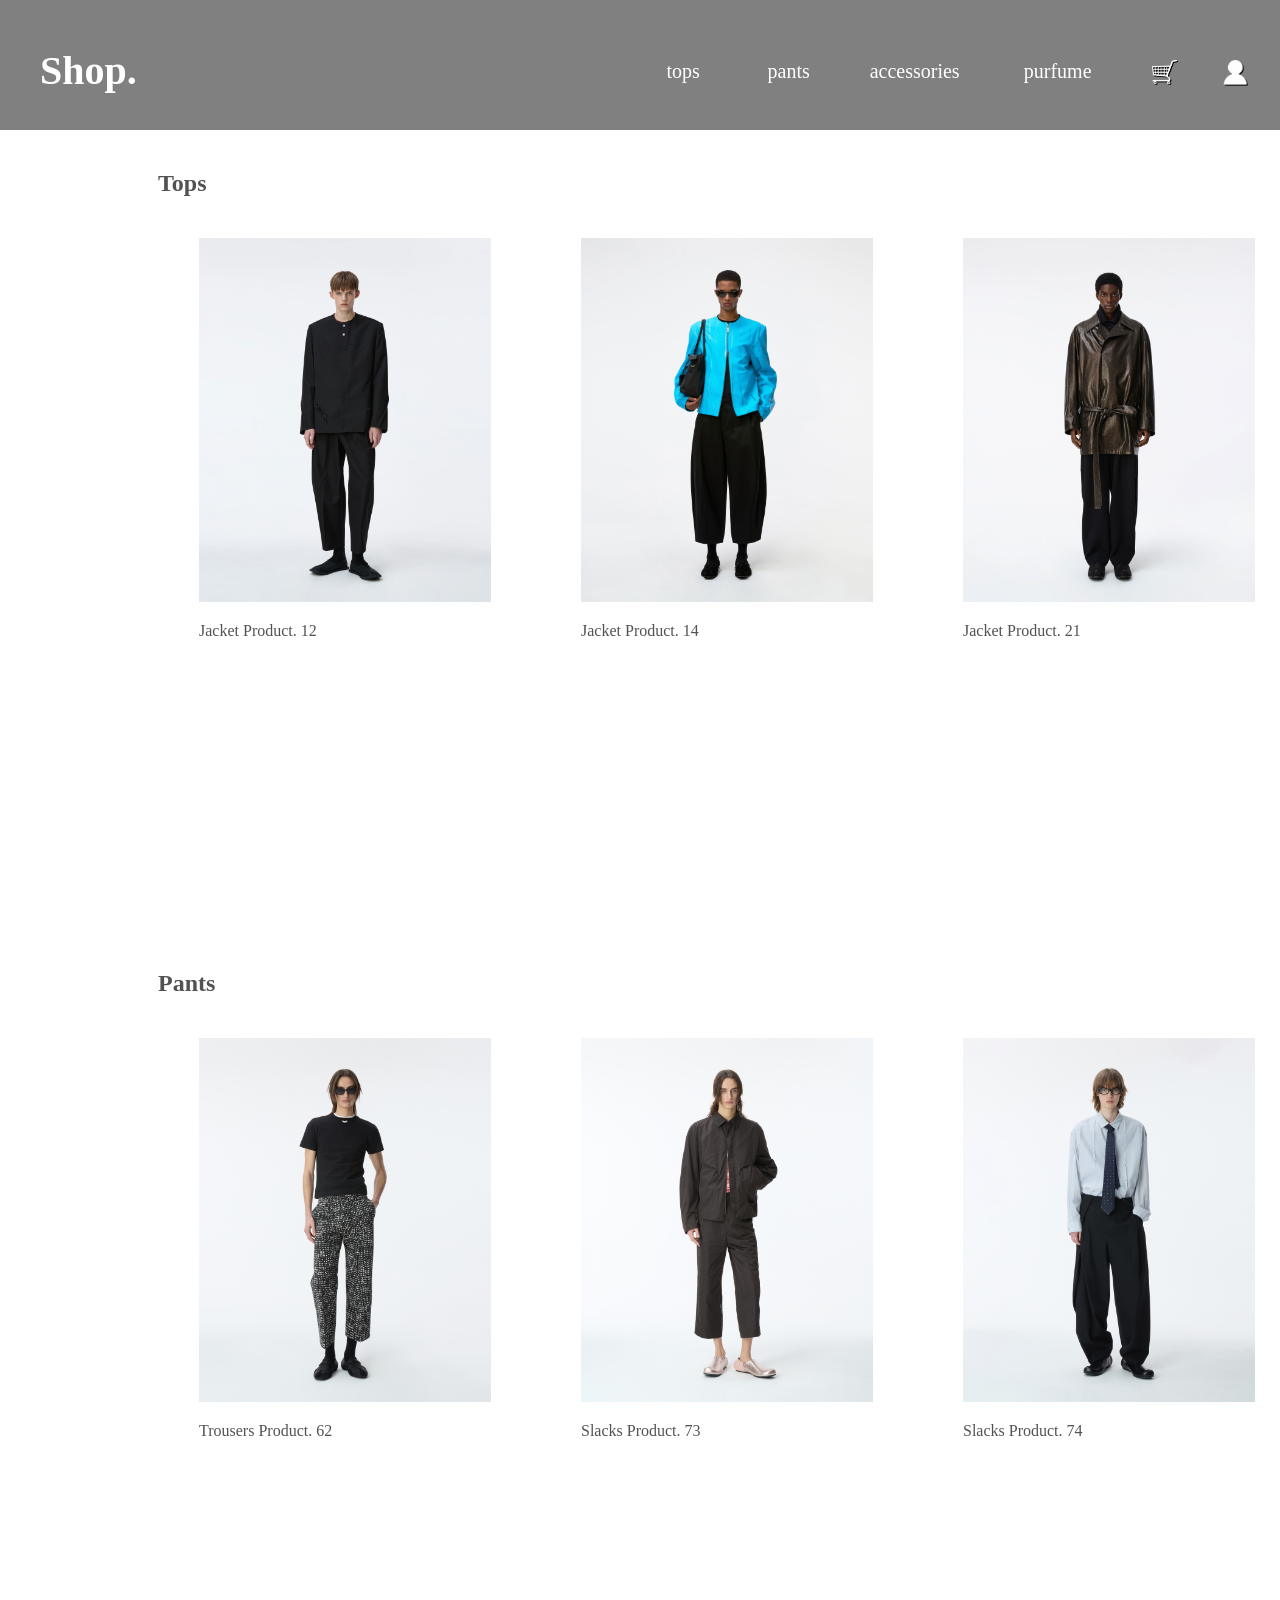
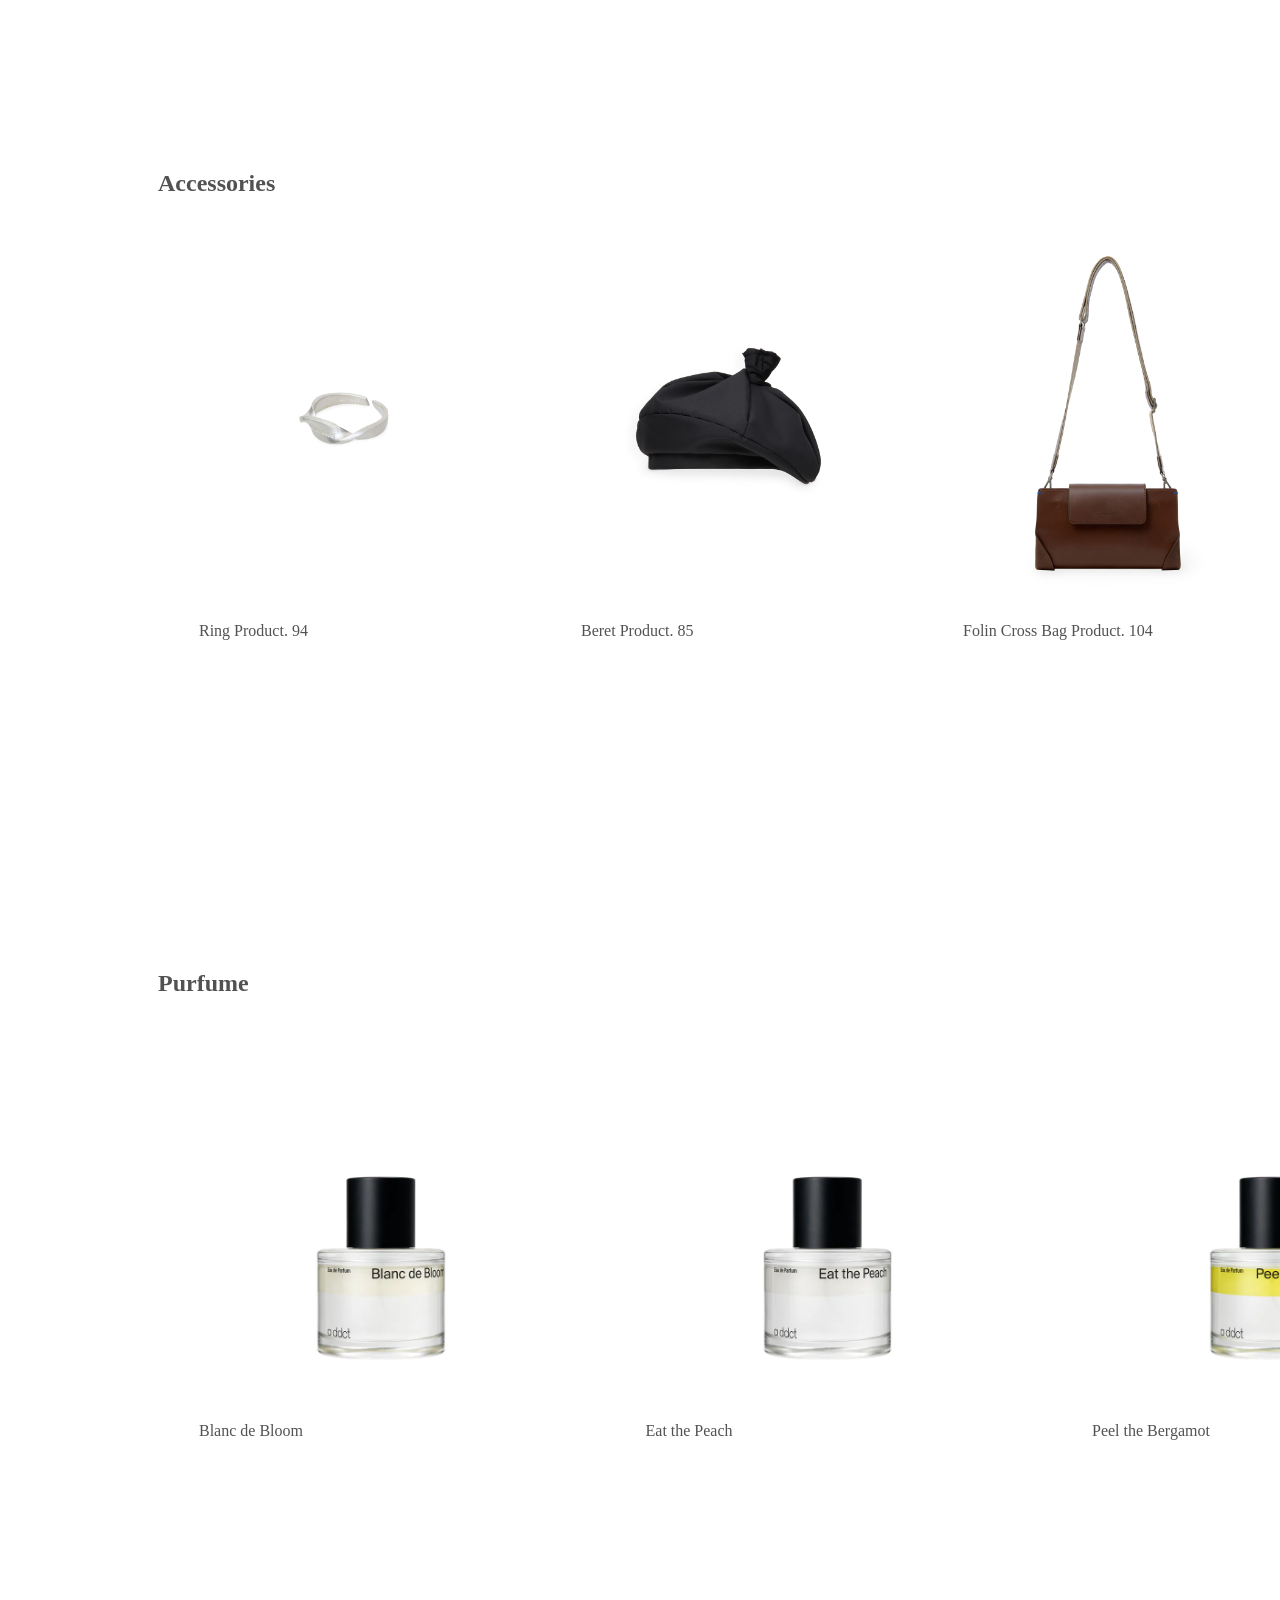
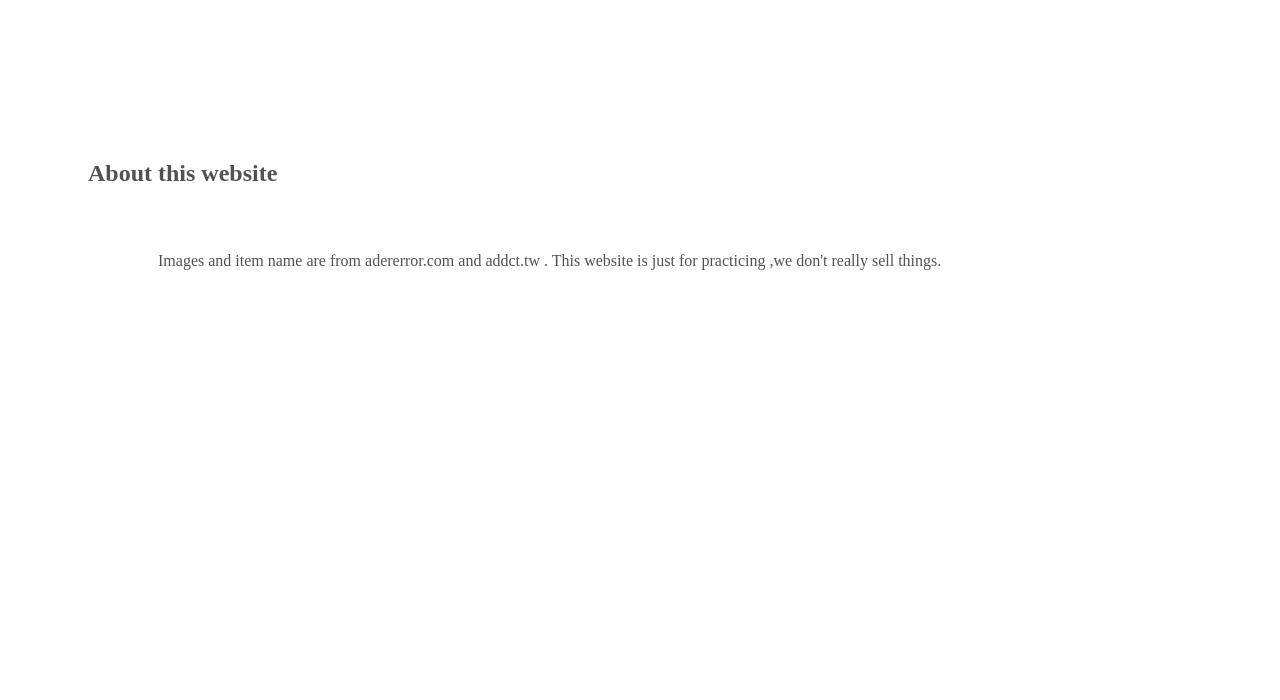
==== index.html @ 1e7fde72 "Add files via upload" ====
<!DOCTYPE html>
<html lang="en">
<head>
    <title>Shop</title>
    <link rel="stylesheet" href="/index_style.css">
</head>
<body>
    <header>
        <div class="header">
            <span id="shop">
                <h1 style="font-size:40px">Shop.</h1>
            <span>
            <a href="#T1" id="clothes">tops</a>
            <a href="#T2" id="pants">pants</a>
            <a href="#T3" id="accessories">accessories</a>
            <a href="#T4" id="purfume">purfume</a>
            <a href="/cart.html" id="clothes">
                <img src="/image/pngimg.com - shopping_cart_PNG64.png" id="cart">
            </a>
            <a href="/log_in.html">
                <img src="/image/login-removebg-preview.png" id="loginbutton" alt="">
            </a>
        </div>
    </header>
    <div class="catagory">
        <h2 id="T1">Tops</h2>
        <div class="products">
            <span id="clothes_products_1">
                <img src="/image/Jacket Product. 12.jpg" alt="">
                <p>Jacket Product. 12</p>
            </span>
            <span id="clothes_products_2">
                <img src="/image/Jacket Product. 14.jpg" alt="">
                <p>Jacket Product. 14</p>
            </span>
            <span id="clothes_products_3">
                <img src="/image/Jacket Product. 21.jpg" alt="">
                <p>Jacket Product. 21</p>
            </span>
            <span id="clothes_products_4">
                <img src="/image/Realce Blazer Product. 2.jpg" alt="">
                <p>Realce Blazer Product. 2</p>
            </span>
            <span id="clothes_products_5">
                <img src="/image/Realce Jacket Product. 1.jpg" alt="">
                <p>Realce Jacket Product. 1</p>
            </span>
        </div>
    </div>
    <div class="catagory">
        <h2 id="T2">Pants</h2>
        <div class="products">
            <span id="pants_products_1">
                <img src="/image/Trousers Product. 62.jpg" alt="">
                <p>Trousers Product. 62</p>
            </span>
            <span id="pants_products_2">
                <img src="/image/Slacks Product. 73.jpg" alt="">
                <p>Slacks Product. 73</p>
            </span>
            <span id="pants_products_3">
                <img src="/image/Slacks Product. 74.jpg" alt="">
                <p>Slacks Product. 74</p>
            </span>
            <span id="pants_products_4">
                <img src="/image/Slacks Product. 81.jpg" alt="">
                <p>Slacks Product. 81</p>
            </span>
            <span id="pants_products_5">
                <img src="/image/Trousers Product. 56.jpg" alt="">
                <p>Trousers Product. 56</p>
            </span>
        </div>
    </div>
     </div>
    <div class="catagory">
        <h2 id="T3">Accessories</h2>
        <div class="products">
            <span id="Accessories_products_1">
                <img src="/image/Ring Product. 94.jpg" alt="">
                <p>Ring Product. 94</p>
            </span>
            <span id="Accessories_products_2">
                <img src="/image/Beret Product. 85.jpg" alt="">
                <p>Beret Product. 85</p>
            </span>
            <span id="Accessories_products_3">
                <img src="/image/Folin Cross Bag Product. 104.jpg" alt="">
                <p>Folin Cross Bag Product. 104</p>
            </span>
            <span id="Accessories_products_4">
                <img src="/image/Eon Muffler Product. 68.jpg" alt="">
                <p>Eon Muffler Product. 68</p>
            </span>
            <span id="Accessories_products_5">
                <img src="/image/Dolche Keyring Product. 97.jpg" alt="">
                <p>Dolche Keyring Product. 97</p>
            </span>
        </div>
    </div>
    <div class="catagory">
        <h2 id="T4">Purfume</h2>
        <div class="products">
            <span id="purfume_products_1">
                <img src="/image/Blanc de Bloom.webp" alt="">
                <p>Blanc de Bloom</p>
            </span>
            <span id="purfume_products_2">
                <img src="/image/Eat the Peach.webp" alt="">
                <p>Eat the Peach</p>
            </span>
            <span id="purfume_products_3">
                <img src="/image/Peel the Bergamot.webp" alt="">
                <p>Peel the Bergamot</p>
            </span>
            <span id="purfume_products_4">
                <img src="/image/Tuberose.webp" alt="">
                <p>Tuberose</p>
            </span>
            <span id="purfume_products_5">
                <img src="/image/Void Wood.webp" alt="">
                <p>Void Wood</p>
            </span>
        </div>
    </div>
    <div class="aboutus">
        <h2>About this website</h2>
        <br>
        <p>Images and item name are from adererror.com and addct.tw . This website is just for practicing ,we don't really sell things.</p>
    </div>
</body>
</html>
---- index_style.css ----
.header{
    background-color: grey;
    width:100%;
    height:90px;
    padding:20px 40px;
    position:fixed;
    top:0px;
    left:0px;
    margin-bottom: 20px;
    z-index:100;
    text-shadow: 1px 1px 1px #000;

}
#shop{
    color:#fff;
    position: fixed;
    top:20px;
    left:40px;
    text-shadow: none;
}
a{
    text-decoration: none;
    color:white;
    position: fixed;
    top: 60px;
    font-size: 20px;
}
a:hover{
    color:rgb(36, 35, 35);
    text-shadow: 1px 1px rgb(44, 43, 43);
}
#clothes{
    left:52.1%;
}
#pants{
    left:60%;
}
#accessories{
    left:68%;
}
#purfume{
    left:80%;
}
.catagory{
    position:absolute;
    top:150px;
    left: 150px;
    height:500px;
    position:relative;
    margin-bottom: 300px;
}
.products{
    height: 90%;
    position: relative;
    overflow: auto;
    box-sizing: border-box;
    display: flex;
}
.products>span{
    height: 90%;
    flex:0 0 300px;
    margin: 20px 40px;
    border:1px solid #0000;
}
.products>span>img{
    height:90%;
    box-shadow: 15px 15px 15px #0000;
    margin: auto;
}
.products>span>img:hover{
    filter: brightness(90%);
}
.products>span>h2{
    margin:auto ;
}
h2{
    scroll-margin-top: 200px;
    scroll-margin-left:150px; 
}
#cart{
    width: 25px;
    position: fixed;
    top:60px;
    left:90%;
    filter: drop-shadow(1px 1px #000);
}
#cart:hover{
    filter: invert(1);
}
#loginbutton{
    filter: invert(1) drop-shadow(1px 1px #000);
    width:37px;
    position: fixed;
    left:95%;
    top:57px;
}
#loginbutton:hover{
    filter: none;
}
.aboutus{
    position: absolute;
    margin-top: 100px;;
    width: 100%;
    padding: 20px 80px;
    height:60%;
}
.aboutus>p{
    position: absolute;
    top:20%;
    left:150px;
}
.catagory,.aboutus{
    color:rgba(59, 59, 59, 0.884)
}
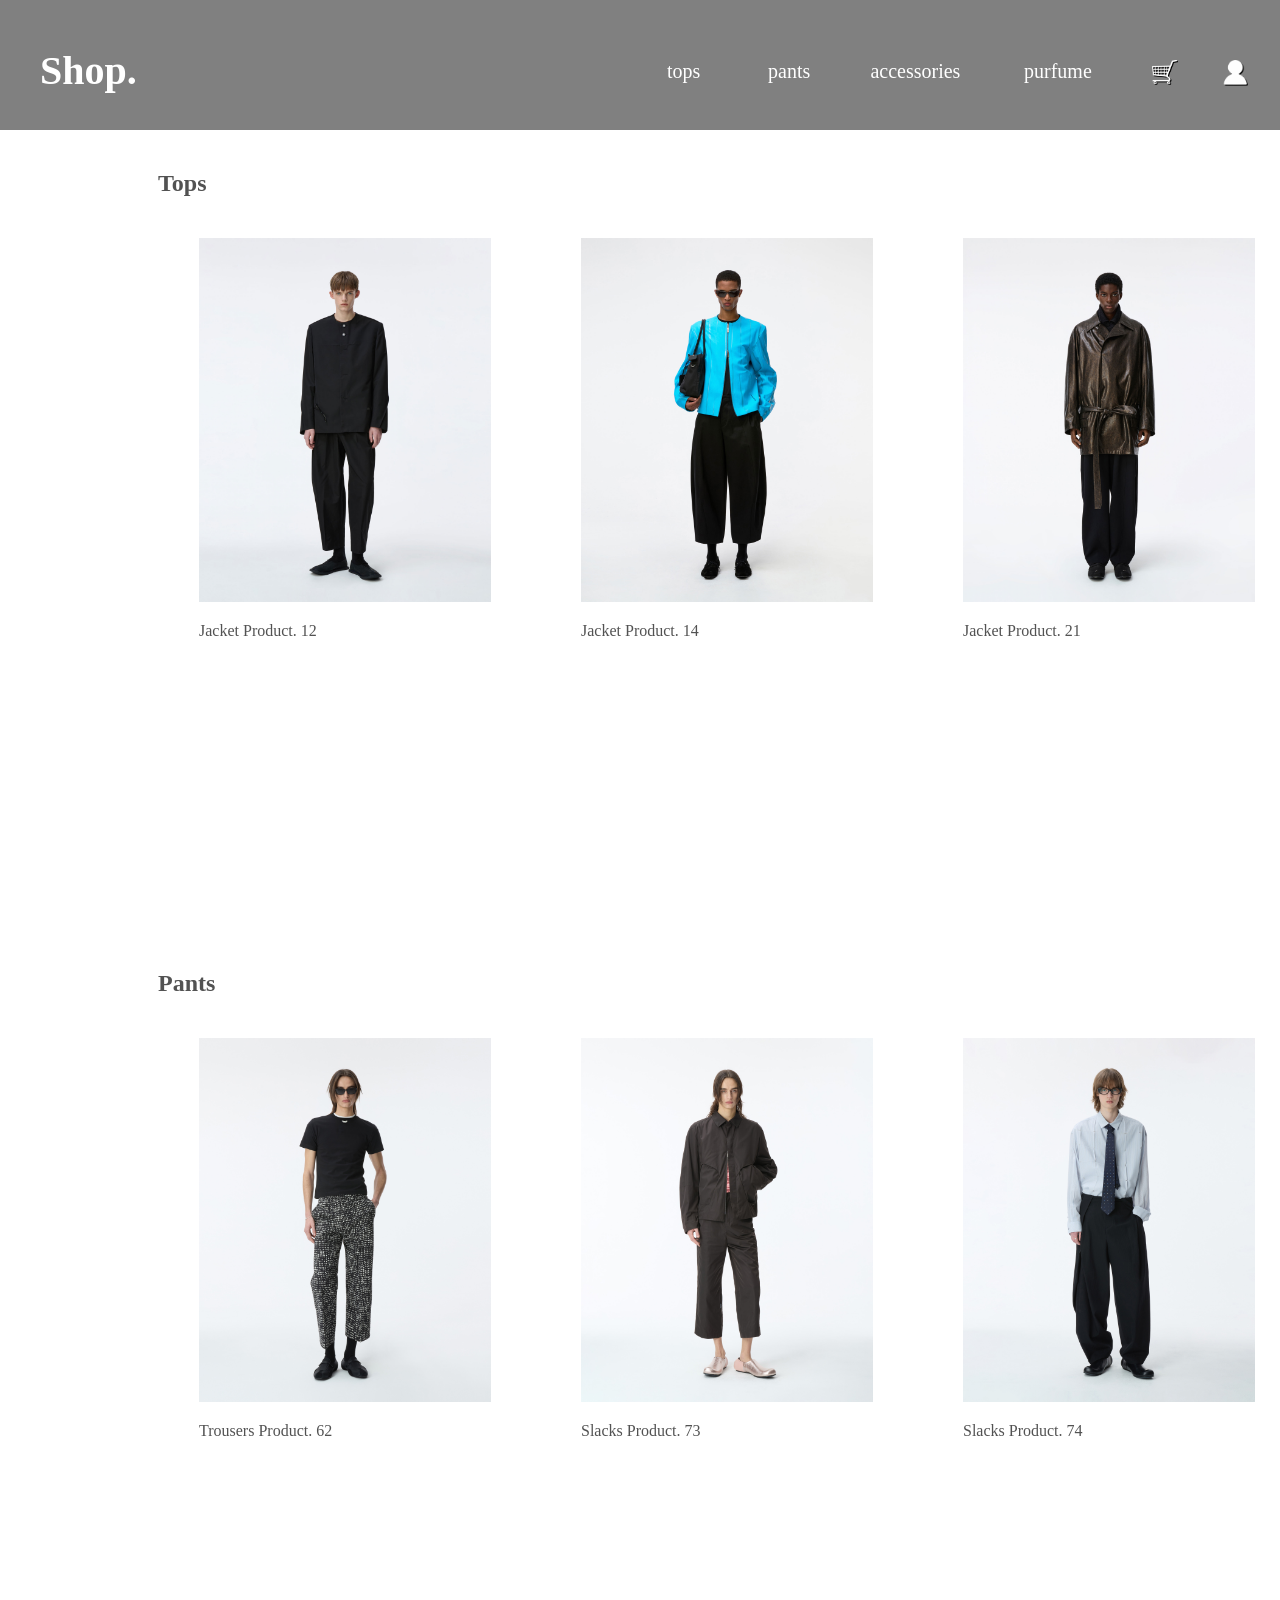
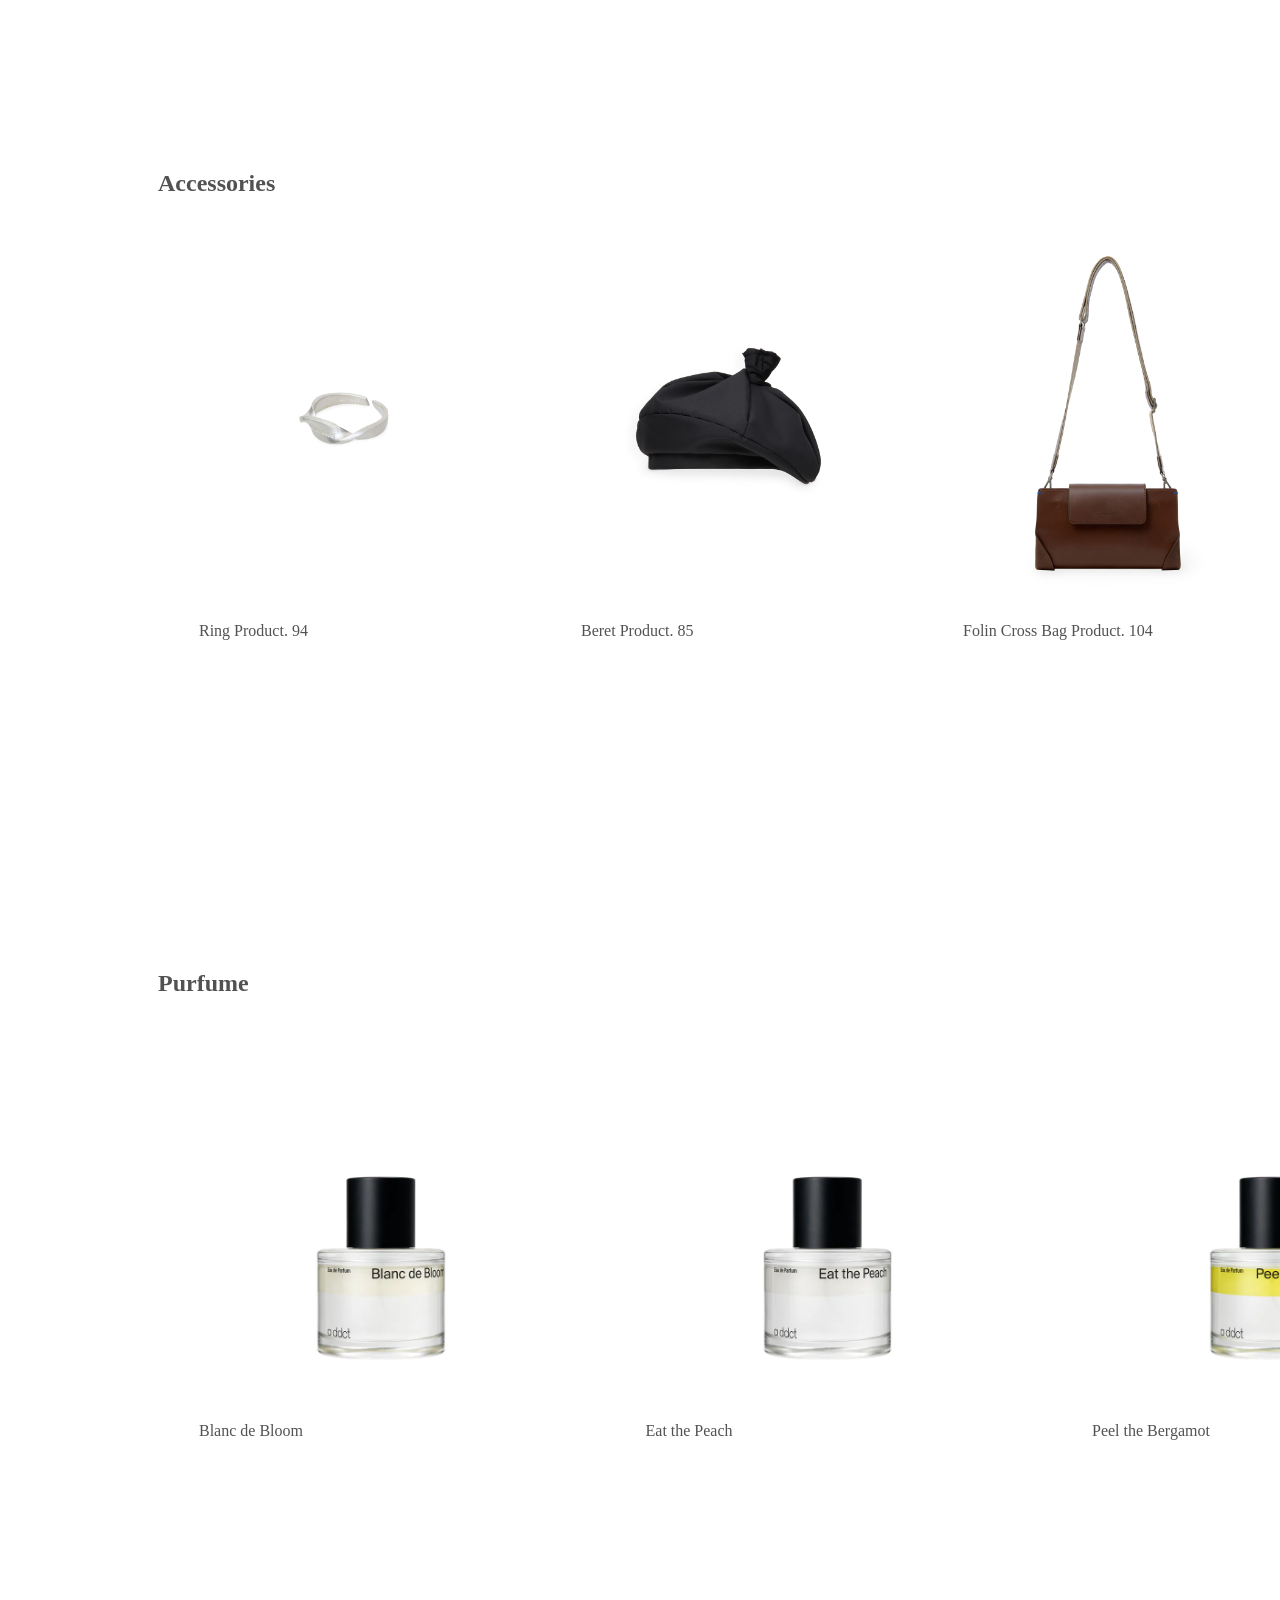
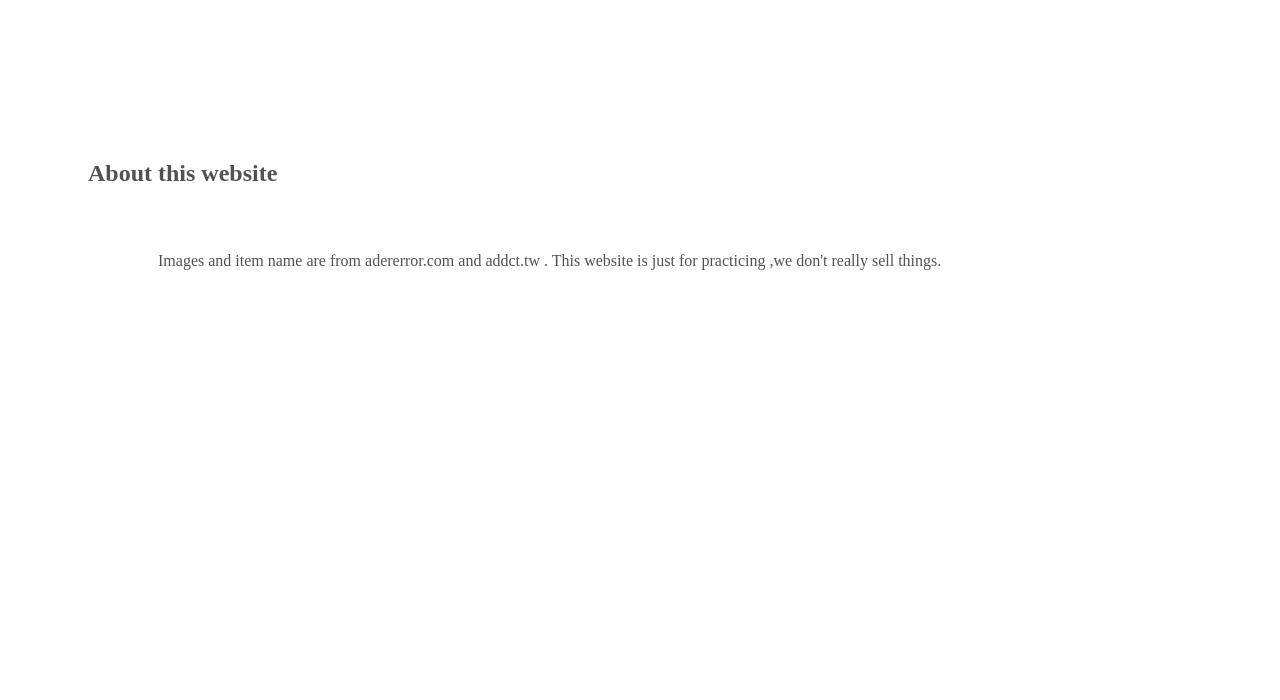
==== commit 2e8d6d18: "Update index.html" ====
--- a/index.html
+++ b/index.html
@@ -2,7 +2,7 @@
 <html lang="en">
 <head>
     <title>Shop</title>
-    <link rel="stylesheet" href="/index_style.css">
+    <link rel="stylesheet" href="index_style.css">
 </head>
 <body>
     <header>
@@ -14,11 +14,11 @@
             <a href="#T2" id="pants">pants</a>
             <a href="#T3" id="accessories">accessories</a>
             <a href="#T4" id="purfume">purfume</a>
-            <a href="/cart.html" id="clothes">
-                <img src="/image/pngimg.com - shopping_cart_PNG64.png" id="cart">
+            <a href="cart.html" id="clothes">
+                <img src="image/pngimg.com - shopping_cart_PNG64.png" id="cart">
             </a>
-            <a href="/log_in.html">
-                <img src="/image/login-removebg-preview.png" id="loginbutton" alt="">
+            <a href="log_in.html">
+                <img src="image/login-removebg-preview.png" id="loginbutton" alt="">
             </a>
         </div>
     </header>
@@ -26,23 +26,23 @@
         <h2 id="T1">Tops</h2>
         <div class="products">
             <span id="clothes_products_1">
-                <img src="/image/Jacket Product. 12.jpg" alt="">
+                <img src="image/Jacket Product. 12.jpg" alt="">
                 <p>Jacket Product. 12</p>
             </span>
             <span id="clothes_products_2">
-                <img src="/image/Jacket Product. 14.jpg" alt="">
+                <img src="image/Jacket Product. 14.jpg" alt="">
                 <p>Jacket Product. 14</p>
             </span>
             <span id="clothes_products_3">
-                <img src="/image/Jacket Product. 21.jpg" alt="">
+                <img src="image/Jacket Product. 21.jpg" alt="">
                 <p>Jacket Product. 21</p>
             </span>
             <span id="clothes_products_4">
-                <img src="/image/Realce Blazer Product. 2.jpg" alt="">
+                <img src="image/Realce Blazer Product. 2.jpg" alt="">
                 <p>Realce Blazer Product. 2</p>
             </span>
             <span id="clothes_products_5">
-                <img src="/image/Realce Jacket Product. 1.jpg" alt="">
+                <img src="image/Realce Jacket Product. 1.jpg" alt="">
                 <p>Realce Jacket Product. 1</p>
             </span>
         </div>
@@ -51,23 +51,23 @@
         <h2 id="T2">Pants</h2>
         <div class="products">
             <span id="pants_products_1">
-                <img src="/image/Trousers Product. 62.jpg" alt="">
+                <img src="image/Trousers Product. 62.jpg" alt="">
                 <p>Trousers Product. 62</p>
             </span>
             <span id="pants_products_2">
-                <img src="/image/Slacks Product. 73.jpg" alt="">
+                <img src="image/Slacks Product. 73.jpg" alt="">
                 <p>Slacks Product. 73</p>
             </span>
             <span id="pants_products_3">
-                <img src="/image/Slacks Product. 74.jpg" alt="">
+                <img src="image/Slacks Product. 74.jpg" alt="">
                 <p>Slacks Product. 74</p>
             </span>
             <span id="pants_products_4">
-                <img src="/image/Slacks Product. 81.jpg" alt="">
+                <img src="image/Slacks Product. 81.jpg" alt="">
                 <p>Slacks Product. 81</p>
             </span>
             <span id="pants_products_5">
-                <img src="/image/Trousers Product. 56.jpg" alt="">
+                <img src="image/Trousers Product. 56.jpg" alt="">
                 <p>Trousers Product. 56</p>
             </span>
         </div>
@@ -77,23 +77,23 @@
         <h2 id="T3">Accessories</h2>
         <div class="products">
             <span id="Accessories_products_1">
-                <img src="/image/Ring Product. 94.jpg" alt="">
+                <img src="image/Ring Product. 94.jpg" alt="">
                 <p>Ring Product. 94</p>
             </span>
             <span id="Accessories_products_2">
-                <img src="/image/Beret Product. 85.jpg" alt="">
+                <img src="image/Beret Product. 85.jpg" alt="">
                 <p>Beret Product. 85</p>
             </span>
             <span id="Accessories_products_3">
-                <img src="/image/Folin Cross Bag Product. 104.jpg" alt="">
+                <img src="image/Folin Cross Bag Product. 104.jpg" alt="">
                 <p>Folin Cross Bag Product. 104</p>
             </span>
             <span id="Accessories_products_4">
-                <img src="/image/Eon Muffler Product. 68.jpg" alt="">
+                <img src="image/Eon Muffler Product. 68.jpg" alt="">
                 <p>Eon Muffler Product. 68</p>
             </span>
             <span id="Accessories_products_5">
-                <img src="/image/Dolche Keyring Product. 97.jpg" alt="">
+                <img src="image/Dolche Keyring Product. 97.jpg" alt="">
                 <p>Dolche Keyring Product. 97</p>
             </span>
         </div>
@@ -102,23 +102,23 @@
         <h2 id="T4">Purfume</h2>
         <div class="products">
             <span id="purfume_products_1">
-                <img src="/image/Blanc de Bloom.webp" alt="">
+                <img src="image/Blanc de Bloom.webp" alt="">
                 <p>Blanc de Bloom</p>
             </span>
             <span id="purfume_products_2">
-                <img src="/image/Eat the Peach.webp" alt="">
+                <img src="image/Eat the Peach.webp" alt="">
                 <p>Eat the Peach</p>
             </span>
             <span id="purfume_products_3">
-                <img src="/image/Peel the Bergamot.webp" alt="">
+                <img src="image/Peel the Bergamot.webp" alt="">
                 <p>Peel the Bergamot</p>
             </span>
             <span id="purfume_products_4">
-                <img src="/image/Tuberose.webp" alt="">
+                <img src="image/Tuberose.webp" alt="">
                 <p>Tuberose</p>
             </span>
             <span id="purfume_products_5">
-                <img src="/image/Void Wood.webp" alt="">
+                <img src="image/Void Wood.webp" alt="">
                 <p>Void Wood</p>
             </span>
         </div>
@@ -129,4 +129,4 @@
         <p>Images and item name are from adererror.com and addct.tw . This website is just for practicing ,we don't really sell things.</p>
     </div>
 </body>
-</html>+</html>
